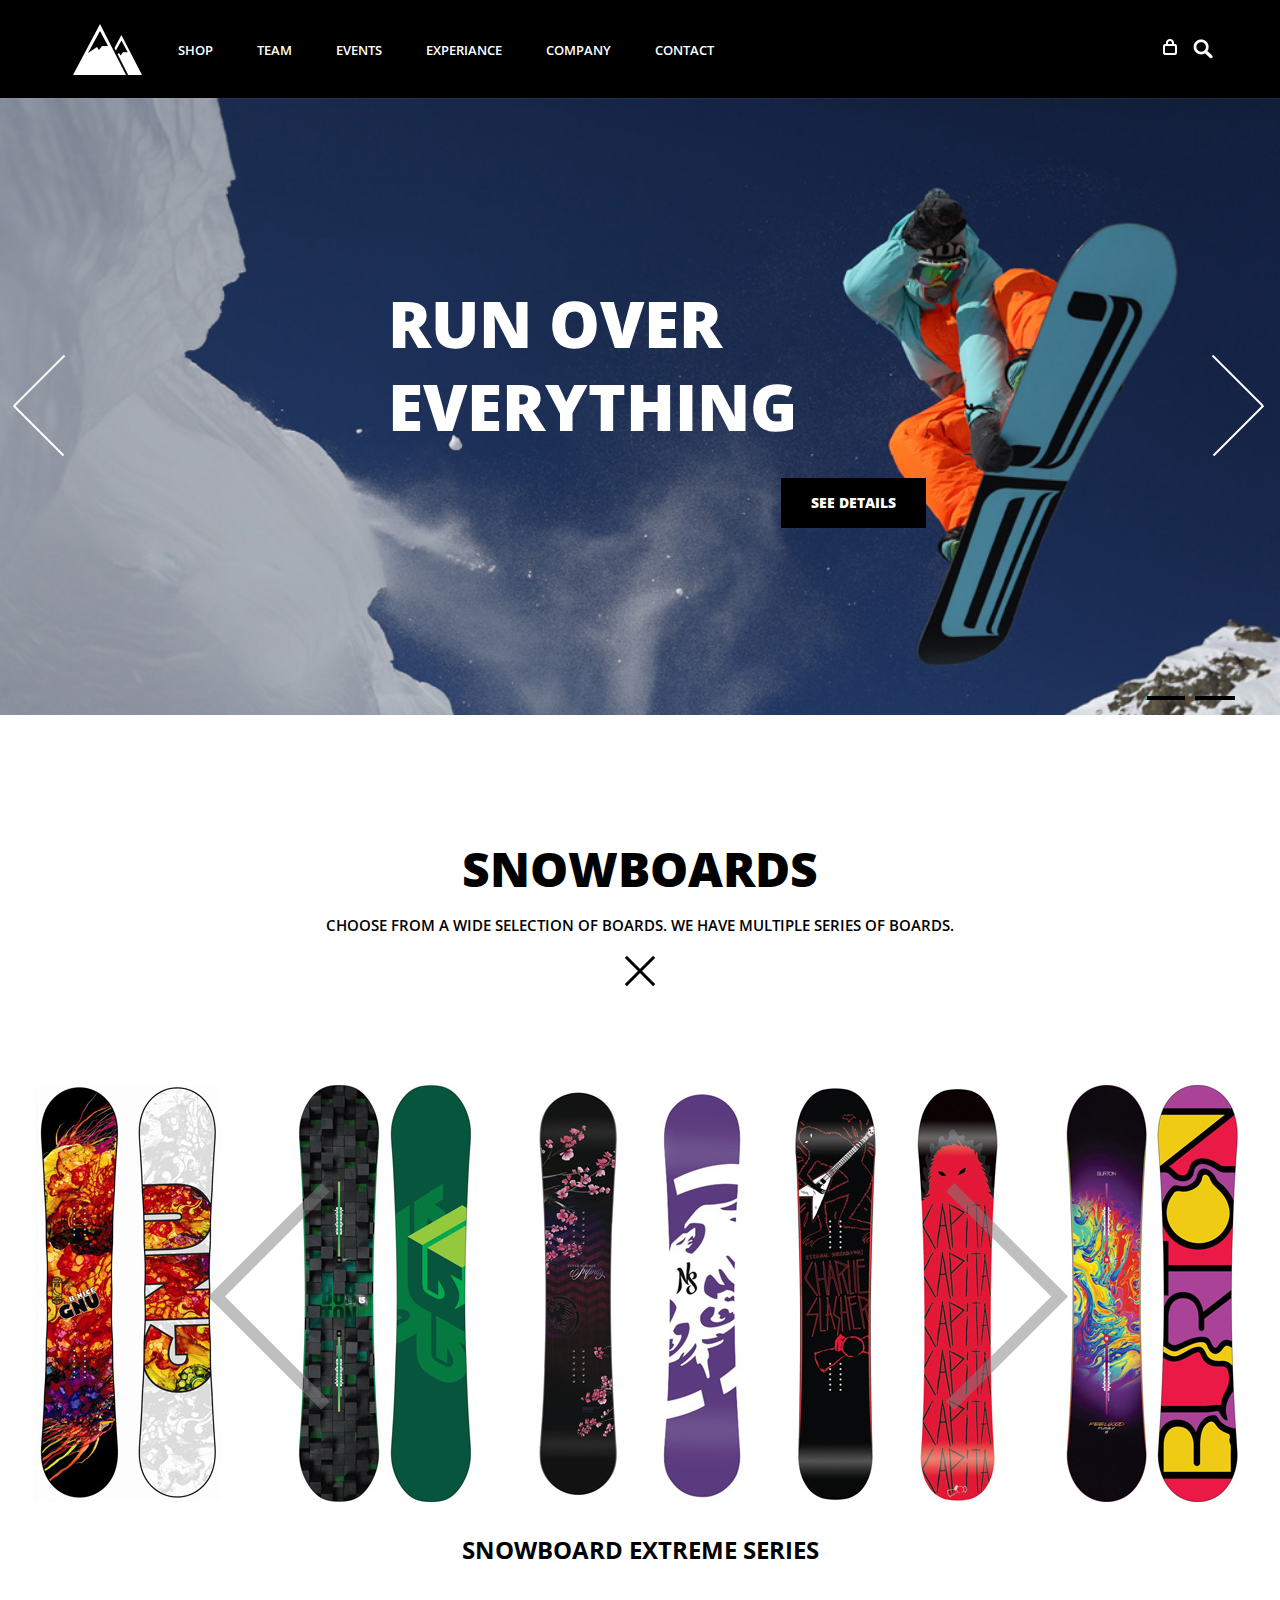
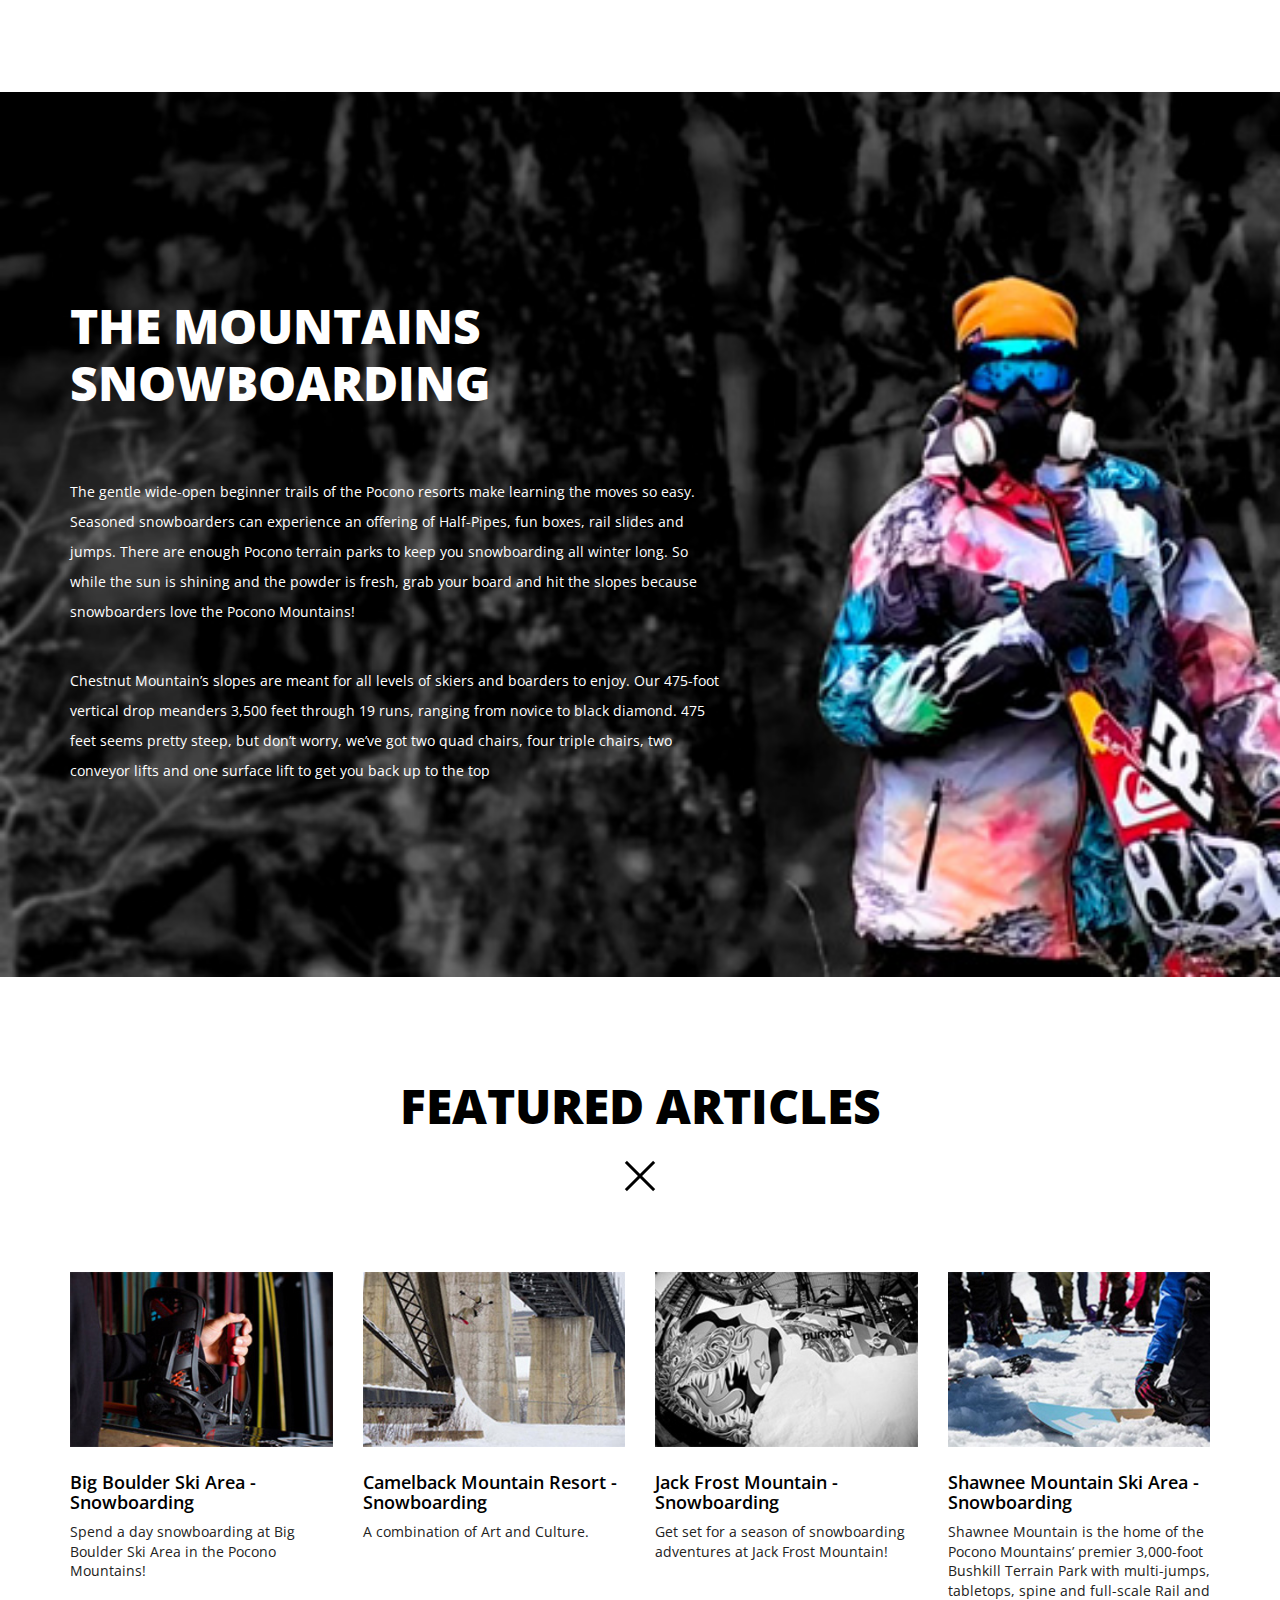
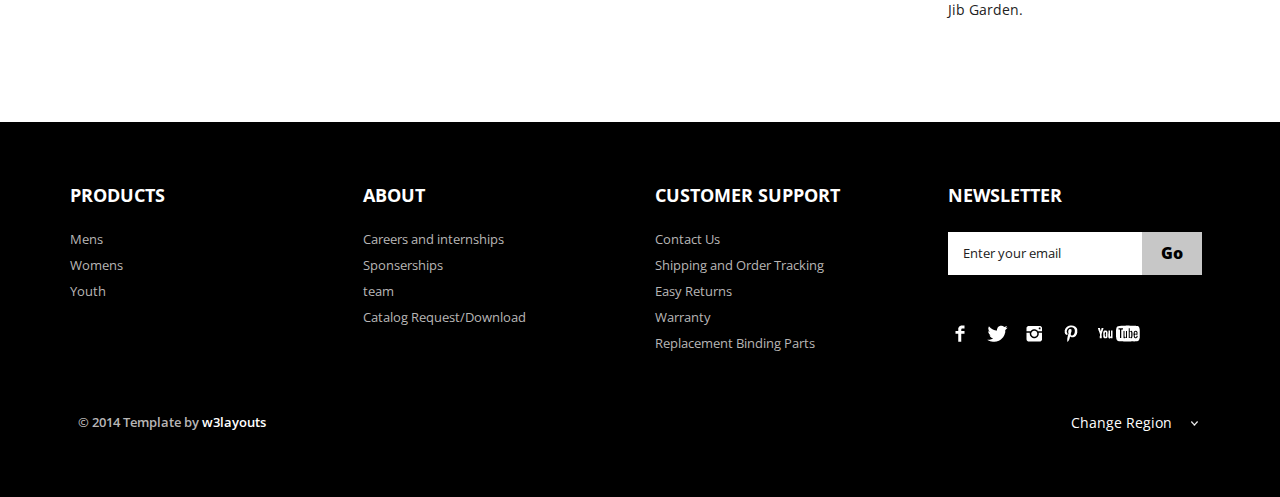
==== index.html @ ef459f7a "First Commit and testing if it works on github from source tree" ====
<!DOCTYPE HTML>
<html>

<head>
  <!-- Title -->
  <title>Home Page</title>

  <!-- Intial settings -->
  <meta name="viewport" content="width=device-width, initial-scale=1, maximum-scale=1">
  <meta http-equiv="Content-Type" content="text/html; charset=utf-8" />

  <!-- Link to bootstrap -->
  <link href="css/bootstrap.css" rel='stylesheet' type='text/css' />

  <!-- Link to custom css -->
  <link href="css/style.css" rel='stylesheet' type='text/css' />

  <!-- Google api fonts -->
  <link href='http://fonts.googleapis.com/css?family=Open+Sans:400,300,600,700,800' rel='stylesheet' type='text/css'>
  <script type="application/x-javascript">
    addEventListener("load", function() {
      setTimeout(hideURLbar, 0);
    }, false);

    function hideURLbar() {
      window.scrollTo(0, 1);
    }
  </script>
  <script src="js/jquery.min.js"></script>
  <!--<script src="js/jquery.easydropdown.js"></script>-->
  <!--start slider -->
  <link rel="stylesheet" href="css/fwslider.css" media="all">
  <script src="js/jquery-ui.min.js"></script>
  <script src="js/fwslider.js"></script>
  <!--end slider -->

  <!-- Mobile Dropw Down -->
  <script type="text/javascript">
    $(document).ready(function() {
      $(".dropdown img.flag").addClass("flagvisibility");

      $(".dropdown dt a").click(function() {
        $(".dropdown dd ul").toggle();
      });

      $(".dropdown dd ul li a").click(function() {
        var text = $(this).html();
        $(".dropdown dt a span").html(text);
        $(".dropdown dd ul").hide();
        $("#result").html("Selected value is: " + getSelectedValue("sample"));
      });

      function getSelectedValue(id) {
        return $("#" + id).find("dt a span.value").html();
      }

      $(document).bind('click', function(e) {
        var $clicked = $(e.target);
        if (!$clicked.parents().hasClass("dropdown"))
          $(".dropdown dd ul").hide();
      });


      $("#flagSwitcher").click(function() {
        $(".dropdown img.flag").toggleClass("flagvisibility");
      });
    });
  </script>
</head>

<body>
  <!-- Head of the website -->
  <div class="header">
    <div class="container">
      <div class="row">
        <div class="col-md-12">
          <div class="header-left">
            <div class="logo">
              <a href="index.html"><img src="images/logo.png" alt=""/></a>
            </div>
            <div class="menu">
              <a class="toggleMenu" href="#"><img src="images/nav.png" alt="" /></a>
              <ul class="nav" id="nav">
                <li><a href="shop.html">Shop</a></li>
                <li><a href="team.html">Team</a></li>
                <li><a href="experiance.html">Events</a></li>
                <li><a href="maintance.html">Experiance</a></li>
                <li><a href="shop.html">Company</a></li>
                <li><a href="contact.html">Contact</a></li>

              </ul>
              <script type="text/javascript" src="js/responsive-nav.js"></script>
            </div>
            <div class="clear"></div>
          </div>
          <div class="header_right">
            <!-- start search-->
            <div class="search-box">
              <div id="sb-search" class="sb-search">
                <form>
                  <input class="sb-search-input" placeholder="Enter your search term..." type="search" name="search" id="search">
                  <input class="sb-search-submit" type="submit" value="">
                  <span class="sb-icon-search"> </span>
                </form>
              </div>
            </div>
            <!--search-scripts---->
            <script src="js/classie.js"></script>
            <script src="js/uisearch.js"></script>
            <script>
              new UISearch(document.getElementById('sb-search'));
            </script>

            <!--//search-scripts---->

            <!-- Shoping cart -->
            <ul class="icon1 sub-icon1 profile_img">
              <li>

                <a class="active-icon c1" href="#"> </a>
                <ul class="sub-icon1 list">

                  <li class="list_img"><img src="images/1.jpg" alt="" /></li>
                  <li class="list_desc">
                    <h4>
                      <a href="#">Jump Board</a>
                    </h4>
                    <span class="actual">1 x RM12.00</span>
                  </li>

                  <li>
                    <div>
                      <div class="check_button" style="padding-right:48px;"><a href="checkout.html">Check out</a></div>
                      <div class="login_button"><a href="login.html">Login</a></div>
                      <div class="clear"></div>
                    </div>
                  </li>

                </ul>
              </li>
            </ul>

            <div class="clear"></div>
          </div>
        </div>
      </div>
    </div>
  </div>

  <!-- Body of the site -->
  <div class="banner">
    <!-- start slider -->
    <div id="fwslider">
      <div class="slider_container">
        <div class="slide">
          <!-- Slide image -->
          <img src="images/slider1.jpg" class="img-responsive" alt="" />
          <!-- /Slide image -->
          <!-- Texts container -->
          <div class="slide_content">
            <div class="slide_content_wrap">
              <!-- Text title -->
              <h1 class="title">Run Over<br>Everything</h1>
              <!-- /Text title -->
              <div class="button"><a href="#">See Details</a></div>
            </div>
          </div>
          <!-- /Texts container -->
        </div>
        <!-- /Duplicate to create more slides -->
        <div class="slide">
          <img src="images/slider2.jpg" class="img-responsive" alt="" />
          <div class="slide_content">
            <div class="slide_content_wrap">
              <h1 class="title">Slide Over<br>Obstacles</h1>
              <div class="button"><a href="#">See Details</a></div>
            </div>
          </div>
        </div>
        <!--/slide -->
      </div>
      <div class="timers"></div>
      <div class="slidePrev"><span></span></div>
      <div class="slideNext"><span></span></div>
    </div>
    <!--/slider -->
  </div>
  <div class="main">
    <div class="content-top">
      <h2>snowboards</h2>
      <p>Choose from a wide selection of boards. We have multiple series of boards.</p>
      <div class="close_but"><i class="close1"> </i></div>
      <ul id="flexiselDemo3">
        <li><img src="images/board1.jpg" alt="board1" /></li>
        <li><img src="images/board2.jpg" alt="board2" /></li>
        <li><img src="images/board3.jpg" alt="board3" /></li>
        <li><img src="images/board4.jpg" alt="board4" /></li>
        <li><img src="images/board5.jpg" alt="board5" /></li>
      </ul>
      <h3>SnowBoard Extreme Series</h3>
      <script type="text/javascript">
        $(window).load(function() {
          $("#flexiselDemo3").flexisel({
            visibleItems: 5,
            animationSpeed: 1000,
            autoPlay: true,
            autoPlaySpeed: 3000,
            pauseOnHover: true,
            enableResponsiveBreakpoints: true,
            responsiveBreakpoints: {
              portrait: {
                changePoint: 480,
                visibleItems: 1
              },
              landscape: {
                changePoint: 640,
                visibleItems: 2
              },
              tablet: {
                changePoint: 768,
                visibleItems: 3
              }
            }
          });

        });
      </script>
      <script type="text/javascript" src="js/jquery.flexisel.js"></script>
    </div>
  </div>
  <div class="content-bottom">
    <div class="container">
      <div class="row content_bottom-text">
        <div class="col-md-7">
          <h3>The Mountains<br>Snowboarding</h3>
          <p class="m_1">
            The gentle wide-open beginner trails of the Pocono resorts make learning the moves so easy. Seasoned snowboarders can experience an offering of Half-Pipes, fun boxes, rail slides and jumps. There are enough Pocono terrain parks to keep you snowboarding
            all winter long. So while the sun is shining and the powder is fresh, grab your board and hit the slopes because snowboarders love the Pocono Mountains!
          </p>
          <p class="m_2">
            Chestnut Mountain’s slopes are meant for all levels of skiers and boarders to enjoy. Our 475-foot vertical drop meanders 3,500 feet through 19 runs, ranging from novice to black diamond. 475 feet seems pretty steep, but don’t worry, we’ve got two quad
            chairs, four triple chairs, two conveyor lifts and one surface lift to get you back up to the top
          </p>
        </div>
      </div>
    </div>
  </div>
  <div class="features">
    <div class="container">
      <h3 class="m_3">Featured Articles</h3>
      <div class="close_but"><i class="close1"> </i></div>
      <div class="row">
        <div class="col-md-3 top_box">
          <div class="view view-ninth"><a href="single.html">
                    <img src="images/pic1.jpg" class="img-responsive" alt=""/>
                    <div class="mask mask-1"> </div>
                    <div class="mask mask-2"> </div>
                      <div class="content">
                        <h2>Click to read more</h2>
                        <p>The mountain boasts eight lifts and 16 trails with tons of terrain park elements for
                           your enjoyment. Lessons and rentals are….</p>
                      </div>
                   </a>
          </div>
          <h4 class="m_4"><a href="#">Big Boulder Ski Area - Snowboarding</a></h4>
          <p class="m_5">Spend a day snowboarding at Big Boulder Ski Area in the Pocono Mountains!</p>
        </div>
        <div class="col-md-3 top_box">
          <div class="view view-ninth"><a href="single.html">
                    <img src="images/pic2.jpg" class="img-responsive" alt=""/>
                    <div class="mask mask-1"> </div>
                    <div class="mask mask-2"> </div>
                      <div class="content">
                        <h2>Click to read more</h2>
                        <p>Camelback Mountain Resort is home to a unique, custom-painted Graffiti Terrain Park.
                          Professional graffiti artists, Mike Baca and…</p>
                      </div>
                    </a> </div>
          <h4 class="m_4"><a href="#">Camelback Mountain Resort - Snowboarding</a></h4>
          <p class="m_5">A combination of Art and Culture.</p>
        </div>
        <div class="col-md-3 top_box">
          <div class="view view-ninth"><a href="single.html">
                    <img src="images/pic3.jpg" class="img-responsive" alt=""/>
                    <div class="mask mask-1"> </div>
                    <div class="mask mask-2"> </div>
                      <div class="content">
                        <h2>Click to read more</h2>
                        <p>Jack Frost maintains 20 trails with two terrain parks.
                          Trails range from beginner to expert with a vertical drop of 600 feet.…</p>
                      </div>
                    </a> </div>
          <h4 class="m_4"><a href="#">Jack Frost Mountain - Snowboarding</a></h4>
          <p class="m_5">Get set for a season of snowboarding adventures at Jack Frost Mountain!</p>
        </div>
        <div class="col-md-3 top_box1">
          <div class="view view-ninth"><a href="single.html">
                    <img src="images/pic4.jpg" class="img-responsive" alt=""/>
                    <div class="mask mask-1"> </div>
                    <div class="mask mask-2"> </div>
                      <div class="content">
                        <h2>Click to read more</h2>
                        <p>Shawnee Mountain is dedicated to providing exciting, diverse and challenging freestyle terrain.
                          The Bushkill Terrain Park has a…</p>
                      </div>
                     </a> </div>
          <h4 class="m_4"><a href="#">Shawnee Mountain Ski Area - Snowboarding</a></h4>
          <p class="m_5">Shawnee Mountain is the home of the Pocono Mountains’ premier 3,000-foot Bushkill Terrain Park with multi-jumps, tabletops, spine and full-scale Rail and Jib Garden.</p>
        </div>
      </div>
    </div>
  </div>

  <!-- Footer of the site -->
  <div class="footer">
    <div class="container">
      <div class="row">
        <div class="col-md-3">
          <ul class="footer_box">
            <li>
              <h4>Products</h4>
            </li>
            <li><a href="#">Mens</a></li>
            <li><a href="#">Womens</a></li>
            <li><a href="#">Youth</a></li>
          </ul>
        </div>
        <div class="col-md-3">
          <ul class="footer_box">
            <li>
              <h4>About</h4>
            </li>
            <li><a href="#">Careers and internships</a></li>
            <li><a href="#">Sponserships</a></li>
            <li><a href="#">team</a></li>
            <li><a href="#">Catalog Request/Download</a></li>
          </ul>
        </div>
        <div class="col-md-3">
          <ul class="footer_box">
            <li>
              <h4>Customer Support</h4>
            </li>

            <li><a href="#">Contact Us</a></li>
            <li><a href="#">Shipping and Order Tracking</a></li>
            <li><a href="#">Easy Returns</a></li>
            <li><a href="#">Warranty</a></li>
            <li><a href="#">Replacement Binding Parts</a></li>
          </ul>
        </div>
        <div class="col-md-3">
          <ul class="footer_box">
            <li>
              <h4>Newsletter</h4>
            </li>
            <li>
              <div class="footer_search">
                <form>
                  <input type="text" value="Enter your email" onfocus="this.value = '';" onblur="if (this.value == '') {this.value = 'Enter your email';}">
                  <input type="submit" value="Go">
                </form>
              </div>
            </li>

            <li>
              <ul class="social">
                <li class="facebook"><a href="#"><span> </span></a></li>
                <li class="twitter"><a href="#"><span> </span></a></li>
                <li class="instagram"><a href="#"><span> </span></a></li>
                <li class="pinterest"><a href="#"><span> </span></a></li>
                <li class="youtube"><a href="#"><span> </span></a></li>
              </ul>
            </li>

          </ul>
        </div>
      </div>
      <div class="row footer_bottom">
        <div class="copy">
          <p>© 2014 Template by <a href="http://w3layouts.com" target="_blank">w3layouts</a></p>
        </div>
        <dl id="sample" class="dropdown">
          <dt><a href="#"><span>Change Region</span></a></dt>
          <dd>
            <ul>
              <li><a href="#">Australia<img class="flag" src="images/as.png" alt="" /><span class="value">AS</span></a></li>
              <li><a href="#">Sri Lanka<img class="flag" src="images/srl.png" alt="" /><span class="value">SL</span></a></li>
              <li><a href="#">Newziland<img class="flag" src="images/nz.png" alt="" /><span class="value">NZ</span></a></li>
              <li><a href="#">Pakistan<img class="flag" src="images/pk.png" alt="" /><span class="value">Pk</span></a></li>
              <li><a href="#">United Kingdom<img class="flag" src="images/uk.png" alt="" /><span class="value">UK</span></a></li>
              <li><a href="#">United States<img class="flag" src="images/us.png" alt="" /><span class="value">US</span></a></li>
            </ul>
          </dd>
        </dl>
      </div>
    </div>
  </div>
</body>

</html>
---- css/style.css ----
/*Contains all of the following css code*/
.clear {
  clear: both;
}

h4, h5, h6, h1, h2, h3 {
  margin-top: 0;
}

ul, ol {
  margin: 0;
}

p {
  margin: 0;
}

html, body {
  font-family: 'Open Sans', sans-serif;
  background: #fff;
  font-size: 100%;
}

body a {
  transition: 0.5s all;
  -webkit-transition: 0.5s all;
  -moz-transition: 0.5s all;
  -o-transition: 0.5s all;
}

.header {
  background: #000;
  padding: 1.5% 0;
}

.header-left {
  float: left;
  width: 59%;
}

.logo {
  float: left;
  margin-right: 2%;
}

.menu {
  float: left;
  margin: 17px 0 0;
}

.menu li {
  display: inline-block;
}

.menu li:first-child {
  margin-left: 0;
}

.menu li a {
  display: block;
  font-size: 0.8125em;
  text-transform: uppercase;
  padding: 5px 20px;
  color: #FFF;
  -webkit-transition: all 0.3s ease;
  -moz-transition: all 0.3s ease;
  -o-transition: all 0.3s ease;
  transition: all 0.3s ease;
  font-weight: 600;
}

.menu li a:hover, .menu li.active a {
  background: #fff;
  color: #000;
}

#nav .current a {
  color: red;
}

.toggleMenu {
  display: none;
  padding: 4px 5px 0px 5px;
}

.nav:before, .nav:after {
  content: " ";
  display: table;
}

.nav:after {
  clear: both;
}

.nav ul {
  list-style: none;
}

@media screen and (max-width:800px) {
  .active {
    display: block;
  }
  .menu li a {
    text-align: left;
    border-radius: 0;
    -webkit-border-radius: 0;
    -moz-border-radius: 0;
    -o-border-radius: 0;
  }
  .nav {
    list-style: none;
    width: 95%;
    position: absolute;
    right: 20px;
    background: #222;
    top: 72px;
    z-index: 111;
  }
  .nav:after {
    content: '';
    position: absolute;
    right: 18px;
    top: -9px;
    border-left: 10px solid rgba(0, 0, 0, 0);
    border-right: 10px solid rgba(0, 0, 0, 0);
    border-bottom: 10px solid #333;
  }
  .menu li a span.messages {
    text-align: center;
    top: 15px;
  }
  .nav li ul {
    width: 100%;
  }
  .menu ul {
    margin: 0;
  }
  .nav>li.hover>ul {
    width: 100%;
  }
  .nav>li {
    float: none;
    display: block;
  }
  .nav ul {
    display: block;
    width: 100%;
  }
  .nav>li.hover>ul, .nav li li.hover ul {
    position: static;
  }
  .nav li a {
    border-top: 1px solid #333;
  }
  .nav li:first-child a {
    border-top: none;
  }
}

.header_right {
  float: right;
  width: 6%;
  margin-top: 16px;
}

.sb-search {
  position: absolute;
  top: 7px;
  right: 0px;
  width: 0%;
  min-width: 45px;
  height: 45px;
  float: right;
  overflow: hidden;
  -webkit-transition: width 0.3s;
  -moz-transition: width 0.3s;
  transition: width 0.3s;
  -webkit-backface-visibility: hidden;
}

.sb-search-input {
  position: absolute;
  top: 0;
  left: 0px;
  border: none;
  outline: none;
  background: #333;
  width: 100%;
  height: 45px;
  margin: 0;
  z-index: 10;
  padding: 5px 20px;
  font-family: 'Open Sans', sans-serif;
  font-size: 13px;
  color: #ffffff;
}

.sb-search-input::-webkit-input-placeholder {
  color: #ffffff;
}

.sb-search-input:-moz-placeholder {
  color: #ffffff;
}

.sb-search-input::-moz-placeholder {
  color: #efb480;
}

.sb-search-input:-ms-input-placeholder {
  color: #ffffff;
}

.sb-icon-search, .sb-search-submit {
  width: 45px;
  height: 45px;
  display: block;
  position: absolute;
  right: 0;
  top: 0;
  padding: 0;
  margin: 0;
  line-height: 45px;
  text-align: center;
  cursor: pointer;
}

.sb-search-submit {
  background: #333 url('../images/img-sprite.png') no-repeat 0px 1px;
  -ms-filter: "progid:DXImageTransform.Microsoft.Alpha(Opacity=0)";
  /* IE 8 */
  filter: alpha(opacity=0);
  /* IE 5-7 */
  color: transparent;
  border: none;
  outline: none;
  z-index: -1;
  -webkit-appearance: none;
}

.sb-icon-search {
  color: #FFF;
  background: #000 url('../images/img-sprite.png') no-repeat 0px 1px;
  z-index: 90;
}


/* Open state */

.sb-search.sb-search-open, .no-js .sb-search {
  width: 40%;
}

.sb-search.sb-search-open .sb-icon-search, .no-js .sb-search .sb-icon-search {
  background: #c0c0c0 url('../images/img-sprite.png') no-repeat 0px 1px;
  color: #fff;
  z-index: 11;
}

.sb-search.sb-search-open .sb-search-submit, .no-js .sb-search .sb-search-submit {
  z-index: 90;
}


/* start icon styles */

.icon1:before, .icon1:after {
  content: "";
  display: table;
}

.icon1:after {
  clear: both;
}

ul.icon1 {
  float: left;
  list-style: none;
  padding: 0;
  margin-left: 25%;
}

.icon1 li {
  float: left;
  position: relative;
}

.icon1 li:last-child {
  border-right: none;
}

.icon1 li:hover>a {
  color: #fafafa;
}

html .icon1 li a:hover {
  /* IE6 only */
  color: #fafafa;
}

.icon1 ul {
  width: 300px;
  margin: 20px 0 0 0;
  _margin: 0;
  opacity: 0;
  visibility: hidden;
  position: absolute;
  top: 67px;
  z-index: 1;
  right: -140px;
  background: #ffffff;
  -webkit-transition: all .2s ease-in-out;
  -moz-transition: all .2s ease-in-out;
  -ms-transition: all .2s ease-in-out;
  -o-transition: all .2s ease-in-out;
  transition: all .2s ease-in-out;
  box-shadow: 0 0 10px #AAA;
  -webkit-box-shadow: 0 0 10px #AAA;
  -moz-box-shadow: 0 0 10px #AAA;
  -o-box-shadow: 0 0 10px #AAA;
}

.icon1 li:hover>ul {
  opacity: 1;
  visibility: visible;
  margin: 0;
  z-index: 9999;
}

.icon1 ul ul {
  top: 6px;
  left: 158px;
  margin: 0 0 0 20px;
}

.icon1 ul li {
  /*--float: none;--*/
  display: block;
  border: 0;
}

.icon1 ul li:first-child {
  border-top: none;
}

.icon1 ul li:first-child a {
  border-top-left-radius: 5px;
  -webkit-border-top-left-radius: 5px;
  -moz-border-top-left-radius: 5px;
  -o-border-top-left-radius: 5px;
}

.icon1 ul li:last-child {
  -moz-box-shadow: none;
  -webkit-box-shadow: none;
  box-shadow: none;
}

.icon1 ul a {
  _height: 10px;
  /*IE6 only*/
  white-space: nowrap;
  float: none;
  text-transform: none;
}

.active-icon {
  display: block;
}

.icon1 ul li:first-child>a:after {
  content: '';
  position: absolute;
  left: 45%;
  top: -30px;
  border-left: 10px solid transparent;
  border-right: 10px solid transparent;
  border-bottom: 10px solid #f0f0f0;
}

.icon1 ul ul li:first-child a:after {
  left: -100px;
  top: 0%;
  margin-top: -6px;
  border-left: 0;
  border-bottom: 20px solid transparent;
  border-top: 20px solid transparent;
  border-right: 20px solid #323757;
}


/* Mobile */

.icon1-trigger {
  display: none;
}

.sub-icon1 img {
  border: none;
  display: inline-block;
  vertical-align: middle;
}

li.list_img {
  float: left;
  width: 26%;
}

.login_buttons {
  margin-top: 23%;
}

li.list_desc {
  float: left;
  width: 50%;
}

li.list_desc h4 a {
  color: #000;
  font-size: 0.85em;
  text-decoration: none;
  font-weight: 600;
}

li.list_desc h4 a:hover {
  color: red;
}

.c1 {
  background: url(../images/img-sprite.png) no-repeat -66px -8px;
  width: 22px;
  height: 24px;
  display: inline-block;
  vertical-align: middle;
}

.icon1 .profile_img {
  margin-top: 3px;
}

.sub-icon1 ul li h3 {
  text-align: center;
  font-size: 18px;
  color: #555;
  text-transform: uppercase;
  margin-bottom: 4%;
}

.sub-icon1 ul li p {
  text-align: center;
  font-size: 0.8125em;
  color: #555;
  line-height: 1.5em;
  margin: 2% 0;
}

.sub-icon1.list {
  padding: 20px;
}

.sub-icon1 ul li p a {
  color: #00405d;
}

.sub-icon1 ul li p a:hover {
  color: #555555;
  text-decoration: underline;
}

.product_control_buttons {
  float: right;
}

.product_control_buttons a:hover {
  opacity: 0.5;
}

.button {
  text-align: center;
}

.button a {
  color: #fff;
  font-size: 0.85em;
  text-transform: uppercase;
  font-weight: 800;
  text-decoration: none;
  margin-left: 45%;
  border: none;
  cursor: pointer;
  padding: 15px 30px;
  display: inline-block;
  outline: none;
  -webkit-transition: all 0.3s;
  -moz-transition: all 0.3s;
  transition: all 0.3s;
  background: #000;
}

.button a:hover {
  background: #222;
}

.login_button {
  float: right;
}

.login_button a {
  color: #fff;
  font-size: 0.85em;
  text-transform: uppercase;
  font-weight: 600;
  text-decoration: none;
  border: none;
  cursor: pointer;
  padding: 8px 15px;
  display: inline-block;
  outline: none;
  -webkit-transition: all 0.3s;
  -moz-transition: all 0.3s;
  transition: all 0.3s;
  background: #000;
  margin: 10px 0 0;
}

.login_button a:hover {
  background: #555;
}

.check_button {
  float: left;
}

.check_button a {
  color: #fff;
  font-size: 0.85em;
  text-transform: uppercase;
  font-weight: 600;
  text-decoration: none;
  border: none;
  cursor: pointer;
  padding: 8px 15px;
  display: inline-block;
  outline: none;
  -webkit-transition: all 0.3s;
  -moz-transition: all 0.3s;
  transition: all 0.3s;
  background: #000;
  margin: 10px 0 0;
}

.check_button a:hover {
  background: #555;
}


/*--main--*/

.content-top {
  padding: 10% 0;
}

.content-top h2 {
  color: #000;
  font-size: 3em;
  font-weight: 800;
  text-align: center;
  text-transform: uppercase;
  margin-bottom: 1.5%;
}

.content-top p {
  color: #000;
  font-size: 0.95em;
  text-transform: uppercase;
  text-align: center;
  font-weight: 600;
  margin-bottom: 1%;
}

.content-top h3 {
  color: #000;
  font-size: 1.5em;
  text-transform: uppercase;
  font-weight: 700;
  text-align: center;
  margin: 2% 0 0 0;
}

#flexiselDemo1, #flexiselDemo2, #flexiselDemo3 {
  display: none;
}

.nbs-flexisel-container {
  position: relative;
  max-width: 100%;
}

.nbs-flexisel-ul {
  position: relative;
  width: 9999px;
  margin: 0px;
  padding: 0px;
  list-style-type: none;
  text-align: center;
}

.nbs-flexisel-inner {
  overflow: hidden;
  margin: 0 auto;
}

.nbs-flexisel-item {
  float: left;
  margin: 0px;
  padding: 0px;
  cursor: pointer;
  position: relative;
  line-height: 0px;
}

.nbs-flexisel-item>img {
  width: 100%;
  cursor: pointer;
  position: relative;
  margin-top: 10px;
  margin-bottom: 10px;
  max-width: 210px;
  max-height: 417px;
}


/*** Navigation ***/

.nbs-flexisel-nav-left, .nbs-flexisel-nav-right {
  width: 140px;
  height: 245px;
  position: absolute;
  cursor: pointer;
  z-index: 100;
}

.nbs-flexisel-nav-left {
  left: 205px;
  background: url(../images/img-sprite.png) no-repeat -110px 1px;
}

.nbs-flexisel-nav-right {
  right: 205px;
  background: url(../images/img-sprite.png) no-repeat -254px 1px;
}

.content-bottom {
  width: 100%;
  background: url(../images/bg_image.jpg)no-repeat center top;
  -webkit-background-size: cover;
  -moz-background-size: cover;
  -o-background-size: cover;
  background-size: cover;
  background-position: center;
  background-size: 100% 100%;
  height: 100%;
  padding: 15% 0;
}

.content_bottom-text h3 {
  color: #FFF;
  font-size: 3em;
  font-weight: 800;
  text-transform: uppercase;
  line-height: 1.2em;
  margin: 2% 0 10%;
}

p.m_1 {
  color: #FFF;
  font-size: 0.85em;
  line-height: 2.2em;
  margin-bottom: 6%;
}

p.m_2 {
  color: #FFF;
  font-size: 0.85em;
  line-height: 2.2em;
}

.features {
  padding: 8% 0;
}

h3.m_3 {
  color: #000;
  font-size: 3em;
  font-weight: 800;
  text-align: center;
  text-transform: uppercase;
  margin-bottom: 2%;
}

.close_but {
  text-align: center;
  margin-bottom: 6%;
}

i.close1 {
  width: 46px;
  height: 42px;
  background: url(../images/img-sprite.png)-196px -269px;
  display: inline-block;
}

.view {
  overflow: hidden;
  position: relative;
  text-align: center;
  cursor: default;
}

.view .mask, .view .content {
  width: 263px;
  height: 200px;
  position: absolute;
  overflow: hidden;
  top: 0;
  left: 0;
}

.view img {
  display: block;
  position: relative;
}

.view h2 {
  text-transform: uppercase;
  color: #fff;
  text-align: center;
  position: relative;
  font-size: 17px;
  padding: 10px;
  background: rgba(0, 0, 0, 0.8);
  margin: 20px 0 0 0;
}

.view p {
  font-style: italic;
  font-size: 12px;
  position: relative;
  color: #fff;
  padding: 10px;
  text-align: center;
}

.view a.info {
  display: inline-block;
  text-decoration: none;
  padding: 7px 14px;
  background: #000;
  color: #fff;
  text-transform: uppercase;
  -webkit-box-shadow: 0 0 1px #000;
  -moz-box-shadow: 0 0 1px #000;
  box-shadow: 0 0 1px #000;
}

.view a.info {
  -webkit-box-shadow: 0 0 5px #000;
  -moz-box-shadow: 0 0 5px #000;
  box-shadow: 0 0 5px #000;
}


/* NINTH EXAMPLE*/

.view-ninth .mask-1, .view-ninth .mask-2 {
  background-color: rgba(0, 0, 0, 0.5);
  height: 361px;
  width: 361px;
  background: rgba(119, 0, 36, 0.5);
  -ms-filter: "progid:DXImageTransform.Microsoft.Alpha(Opacity=100)";
  filter: alpha(opacity=100);
  opacity: 1;
  -webkit-transition: all 0.3s ease-in-out 0.6s;
  -moz-transition: all 0.3s ease-in-out 0.6s;
  -o-transition: all 0.3s ease-in-out 0.6s;
  transition: all 0.3s ease-in-out 0.6s;
}

.view-ninth .mask-1 {
  left: auto;
  right: 0;
  -webkit-transform: rotate(56.5deg) translateX(-180px);
  -moz-transform: rotate(56.5deg) translateX(-180px);
  -o-transform: rotate(56.5deg) translateX(-180px);
  -ms-transform: rotate(56.5deg) translateX(-180px);
  transform: rotate(56.5deg) translateX(-180px);
  -webkit-transform-origin: 100% 0%;
  -moz-transform-origin: 100% 0%;
  -o-transform-origin: 100% 0%;
  -ms-transform-origin: 100% 0%;
  transform-origin: 100% 0%;
}

.view-ninth .mask-2 {
  top: auto;
  bottom: 0;
  -webkit-transform: rotate(56.5deg) translateX(180px);
  -moz-transform: rotate(56.5deg) translateX(180px);
  -o-transform: rotate(56.5deg) translateX(180px);
  -ms-transform: rotate(56.5deg) translateX(180px);
  transform: rotate(56.5deg) translateX(180px);
  -webkit-transform-origin: 0% 100%;
  -moz-transform-origin: 0% 100%;
  -o-transform-origin: 0% 100%;
  -ms-transform-origin: 0% 100%;
  transform-origin: 0% 100%;
}

.view-ninth .content {
  background: rgba(0, 0, 0, 0.9);
  height: 0;
  -ms-filter: "progid:DXImageTransform.Microsoft.Alpha(Opacity=50)";
  filter: alpha(opacity=50);
  opacity: 0.5;
  width: 263px;
  overflow: hidden;
  -webkit-transform: rotate(-33.5deg) translate(-112px, 166px);
  -moz-transform: rotate(-33.5deg) translate(-112px, 166px);
  -o-transform: rotate(-33.5deg) translate(-112px, 166px);
  -ms-transform: rotate(-33.5deg) translate(-112px, 166px);
  transform: rotate(-33.5deg) translate(-112px, 166px);
  -webkit-transform-origin: 0% 100%;
  -moz-transform-origin: 0% 100%;
  -o-transform-origin: 0% 100%;
  -ms-transform-origin: 0% 100%;
  transform-origin: 0% 100%;
  -webkit-transition: all 0.4s ease-in-out 0.3s;
  -moz-transition: all 0.4s ease-in-out 0.3s;
  -o-transition: all 0.4s ease-in-out 0.3s;
  transition: all 0.4s ease-in-out 0.3s;
}

.view-ninth h2 {
  background: transparent;
  margin-top: 5px;
  border-bottom: 1px solid rgba(255, 255, 255, 0.2);
}

.view-ninth a.info {
  display: none;
}

.view-ninth:hover .content {
  height: 120px;
  width: 263px;
  -ms-filter: "progid:DXImageTransform.Microsoft.Alpha(Opacity=90)";
  filter: alpha(opacity=90);
  opacity: 0.9;
  top: 22px;
  -webkit-transform: rotate(0deg) translate(0, 0);
  -moz-transform: rotate(0deg) translate(0, 0);
  -o-transform: rotate(0deg) translate(0, 0);
  -ms-transform: rotate(0deg) translate(0, 0);
  transform: rotate(0deg) translate(0, 0);
}

.view-ninth:hover .mask-1, .view-ninth:hover .mask-2 {
  -webkit-transition-delay: 0s;
  -moz-transition-delay: 0s;
  -o-transition-delay: 0s;
  transition-delay: 0s;
}

.view-ninth:hover .mask-1 {
  -webkit-transform: rotate(56.5deg) translateX(1px);
  -moz-transform: rotate(56.5deg) translateX(1px);
  -o-transform: rotate(56.5deg) translateX(1px);
  -ms-transform: rotate(56.5deg) translateX(1px);
  transform: rotate(56.5deg) translateX(1px);
}

.view-ninth:hover .mask-2 {
  -webkit-transform: rotate(56.5deg) translateX(-1px);
  -moz-transform: rotate(56.5deg) translateX(-1px);
  -o-transform: rotate(56.5deg) translateX(-1px);
  -ms-transform: rotate(56.5deg) translateX(-1px);
  transform: rotate(56.5deg) translateX(-1px);
}

h4.m_4 {
  margin-top: 10%;
}

h4.m_4 a {
  color: #000;
  font-size: 1em;
  text-decoration: none;
  font-weight: 600;
}

h4.m_4 a:hover {
  color: #444;
}

p.m_5 {
  color: #222;
  font-size: 0.85em;
}


/*--footer--*/

.footer {
  background: #000;
  padding: 5% 0;
}

ul.footer_box {
  list-style: none;
  padding: 0;
}

ul.footer_box h4 {
  color: #fff;
  font-size: 1.1em;
  text-transform: uppercase;
  font-weight: 700;
  margin-bottom: 8%;
}

ul.footer_box li a {
  color: #B8B6B6;
  font-size: 0.8125em;
  text-decoration: none;
  line-height: 2em;
}

ul.footer_box li a:hover {
  color: #fff;
}

.footer_search {
  margin-top: 10%;
  width: 100%;
  position: relative;
}

.footer_search input[type="text"] {
  outline: none;
  padding: 12px 15px;
  outline: none;
  color: #202020;
  background: #FFF;
  border: none;
  width: 74%;
  line-height: 1.5em;
  font-size: 0.8125em;
}

.footer_search input[type="submit"] {
  background: #C7C7C7;
  padding: 9px 19px;
  border: none;
  cursor: pointer;
  position: absolute;
  line-height: 1.6em;
  font-size: 1em;
  color: #000;
  font-weight: 800;
  outline: none;
  -webkit-transition: all 0.3s;
  -moz-transition: all 0.3s;
  transition: all 0.3s;
}

.footer_search input[type="submit"]:hover {
  background: #222;
  color: #fff;
}

ul.social {
  list-style: none;
  padding: 0;
  margin-top: 17%;
}

ul.social li:first-child, ol li:first-child {
  margin-top: 0px;
  margin-left: 0;
}

ul.social li {
  display: inline-block;
  margin-right: 8px;
}

ul.social li a span:hover {
  opacity: 0.5;
}

li.facebook a span {
  height: 25px;
  width: 25px;
  display: block;
  background: url(../images/img-sprite.png)no-repeat -256px -276px;
}

li.twitter a span {
  height: 25px;
  width: 25px;
  display: block;
  background: url(../images/img-sprite.png)no-repeat -298px -276px;
}

li.instagram a span {
  height: 25px;
  width: 25px;
  display: block;
  background: url(../images/img-sprite.png)no-repeat -346px -276px;
}

li.pinterest a span {
  height: 25px;
  width: 25px;
  display: block;
  background: url(../images/img-sprite.png)no-repeat -391px -276px;
}

li.youtube a span {
  height: 25px;
  width: 47px;
  display: block;
  background: url(../images/img-sprite.png)no-repeat -437px -276px;
}

.dropdown dd, .dropdown dt, .dropdown ul {
  margin: 0px;
  padding: 0px;
}

.dropdown dd {
  position: relative;
}

.dropdown a, .dropdown a:visited {
  color: #fff;
  text-decoration: none;
  outline: none;
}

.dropdown a:hover {
  color: #fff;
}

.dropdown dt a:hover {
  color: #fff;
}

.dropdown dt a {
  background: url(../images/arrow.png) no-repeat scroll right center;
  display: block;
  padding-right: 20px;
}

.dropdown dt a span {
  cursor: pointer;
  cursor: pointer;
  display: block;
  padding: 0px 10px;
  font-size: 0.85em;
  color: #FFF;
  font-weight: 400;
}

.dropdown dd ul {
  background: #222 none repeat scroll 0 0;
  color: #fff;
  display: none;
  left: 0px;
  padding: 5px 0px;
  position: absolute;
  top: 13px;
  width: auto;
  min-width: 200px;
  list-style: none;
}

.dropdown span.value {
  display: none;
}

.dropdown dd ul li a {
  padding: 5px;
  display: block;
  font-size: 13px;
}

.dropdown dd ul li a:hover {
  background-color: #444;
}

.dropdown img.flag {
  border: none;
  vertical-align: middle;
  margin-left: 10px;
}

.flagvisibility {
  float: right;
}


/*--dropdown--*/

.dropdown {
  display: block;
  display: inline-block;
  float: right;
  position: relative;
  z-index: 9999;
  margin: 0;
}


/* ===[ For demonstration ]=== */


/* ===[ End demonstration ]=== */

.dropdown .dropdown_button {
  cursor: pointer;
  width: auto;
  display: inline-block;
  padding: 4px 12px;
  -webkit-border-radius: 2px;
  -moz-border-radius: 2px;
  border-radius: 2px;
  font-weight: bold;
  color: #fff;
  line-height: 29px;
  text-decoration: none !important;
  background: #595959;
  font-size: 11px;
}

.dropdown input[type="checkbox"]+.dropdown_button .arrow {
  display: inline-block;
  width: 0px;
  height: 0px;
  border-top: 5px solid #fff;
  border-right: 5px solid transparent;
  border-left: 5px solid transparent;
}

.dropdown input[type="checkbox"]:checked+.dropdown_button .arrow {
  border-color: white transparent transparent transparent
}

.dropdown .dropdown_content {
  position: absolute;
  border: 1px solid #777;
  padding: 0px;
  background: #595959;
  margin: 0;
  display: none;
}

.dropdown .dropdown_content li {
  list-style: none;
  margin-left: 0px;
  line-height: 16px;
  border-top: 1px solid #5F5D5D;
  border-bottom: 1px solid #555353;
  margin-top: 2px;
  margin-bottom: 2px;
}

.dropdown .dropdown_content li:hover {
  border-top-color: #555;
  border-bottom-color: #555;
  background: #444;
}

.dropdown .dropdown_content li a {
  display: block;
  padding: 2px 7px;
  padding-right: 15px;
  color: #fff;
  font-size: 13px;
  text-decoration: none !important;
  white-space: nowrap;
}

.dropdown .dropdown_content li:hover a {
  color: white;
  text-decoration: none !important;
}

.dropdown input[type="checkbox"]:checked~.dropdown_content {
  display: block
}

.dropdown input[type="checkbox"] {
  display: none
}

.copy {
  float: left;
}

.copy p {
  font-size: 0.8125em;
  font-weight: 600;
  color: #B8B6B6;
}

.copy p a {
  color: #fff;
}

.footer_bottom {
  padding: 0 2%;
  margin-top: 5%;
}


/*--shop--*/

.shop_top {
  padding: 5% 0;
}

.new-box {
  right: 10px;
}

.new-box, .sale-box {
  position: absolute;
  top: 16px;
  overflow: hidden;
  height: 38px;
  min-width: 70px;
  text-align: left;
  z-index: 0;
  display: inline-block;
  -webkit-transform: rotate(-90deg);
  -ms-transform: rotate(-90deg);
  transform: rotate(-90deg);
}

.new-label {
  font-size: 0.85em;
  color: #FFF;
  background: #FFAF02;
  text-transform: uppercase;
  padding: 9px;
  text-align: center;
  display: block;
  min-width: 70px;
  position: absolute;
  left: 0px;
  top: 0px;
  z-index: 1;
}

.sale-box {
  left: 10px;
}

.sale-label {
  font-size: 0.85em;
  color: #FFF;
  background: #E92546;
  text-transform: uppercase;
  padding: 9px;
  text-align: center;
  display: block;
  min-width: 70px;
  position: absolute;
  left: 0px;
  top: 0px;
}

.shop_box {
  position: relative;
}

.shop_desc {
  border: 1px solid #E0E0E0;
  padding: 5%;
}

.shop_desc h3 {
  margin-bottom: 5px;
}

.shop_desc h3 a {
  color: #333;
  font-size: 16px;
  font-weight: 600;
  text-decoration: none;
}

.shop_desc h3 a:hover {
  color: #666;
}

.shop_desc p {
  color: #555;
  font-size: 0.8125em;
  line-height: 1.8em;
  margin-bottom: 10px;
}

span.reducedfrom {
  text-decoration: line-through;
  margin-right: 8%;
  color: #888;
}

span.actual {
  color: #7DB122;
  font-size: 1em;
  color: #000
}

ul.buttons {
  list-style: none;
  padding: 0;
  margin-top: 10px;
}

.cart {
  float: left;
}

.shop_btn {
  float: right;
}

.shop_btn a, .cart a {
  color: #000;
  font-size: 0.8125em;
  text-transform: uppercase;
  font-weight: 600;
  text-decoration: none;
}

.shop_btn a:hover {
  color: #E92546;
}

.cart a:hover {
  color: #FFAF02;
}

.shop_box-top {
  margin-bottom: 5%;
}

h3.m_2 {
  color: #555;
  margin-bottom: 20px;
  font-size: 1.5em;
  line-height: 1.2;
  font-weight: normal;
  letter-spacing: -1px;
  padding: 0 1%;
  text-transform: uppercase;
}

h4.m_5 {
  margin-top: 7%;
}

h4.m_5 a {
  color: #555;
  font-size: 0.95em;
  text-transform: uppercase;
  letter-spacing: -1px;
  text-decoration: none;
}

h4.m_5 a:hover {
  color: #000;
}

p.m_6 {
  font-size: 0.85em;
  color: #555;
  line-height: 1.5em;
}

.cart_buttons {
    color: #000;
    font-size: 0.8125em;
    text-transform: uppercase;
    font-weight: 600;
    text-decoration: none;
}

.header_shop {
  color: #333;
  font-size: 16px;
  font-weight: 600;
  text-decoration: none;
}

.team_box {
  margin-bottom: 5%;
}

ul.team_list {
  padding: 0;
  list-style: none;
}

ul.team_list h4 {
  color: #555;
  margin-bottom: 20px;
  font-size: 1.5em;
  line-height: 1.2;
  font-weight: normal;
  margin-top: 0px;
  letter-spacing: -1px;
  text-transform: uppercase;
}

ul.team_list li {
  list-style-image: url(../images/marker.png);
  margin: 0 0px 20px 15px;
}

ul.team_list li a {
  font-size: 0.85em;
  color: #222;
  text-transform: uppercase;
  text-decoration: none;
}

ul.team_list li a:hover {
  color: #444;
}

ul.team_list li p {
  color: #888;
  font-size: 0.85em;
  line-height: 1.5em;
}

p.m_7 {
  color: #888;
  font-size: 0.85em;
  line-height: 1.5em;
  margin-bottom: 2%;
}

.img_section {
  position: relative;
}

.img_section_txt {
  position: absolute;
  width: 100%;
  left: 0;
  bottom: 0;
  background: rgba(5, 5, 5, 0.43);
  -webkit-box-sizing: border-box;
  -moz-box-sizing: border-box;
  box-sizing: border-box;
  padding: 14px 10px 14px 21px;
  color: #FFF;
  -webkit-transition: all 0.6s ease;
  -moz-transition: all 0.6s ease;
  -o-transition: all 0.6s ease;
  transition: all 0.6s ease;
}

.magnifier2:hover .img_section_txt {
  background: rgba(255, 0, 0, 0.36);
}

.ex_box {
  margin-bottom: 5%;
}

p.m_8 {
  color: #333;
  font-size: 0.85em;
  line-height: 1.8em;
  margin-bottom: 5%;
}

.address p {
  font-size: 0.85em;
  line-height: 2em;
}

.address p span:hover {
  text-decoration: none;
}

.address p span {
  text-decoration: underline;
  color: #555;
  cursor: pointer;
}

.contact {
  margin-top: 5%;
}

.to {
  float: left;
  width: 50%;
}

.to input[type="text"] {
  padding: 10px;
  width: 95%;
  font-size: 0.85em;
  font-family: 'Open Sans', sans-serif;
  margin: 10px 0;
  border: none;
  color: #888;
  background: #F8F8F8;
  float: left;
  outline: none;
  border: 1px solid #DFE0E2;
}

.to input[type="text"]:hover, .text input[type="text"], .text textarea:hover {
  border-color: #E25050;
}

.text {
  width: 50%;
  float: left;
}

.text input[type="text"], .text textarea {
  width: 100%;
  font-size: 0.85em;
  margin: 10px 0;
  border: none;
  color: #888;
  font-family: 'Open Sans', sans-serif;
  outline: none;
  background: #F8F8F8;
  height: 100px;
  padding: 10px;
  resize: none;
  border: 1px solid #DFE0E2;
}

.form-submit {
  float: right;
}

.form-submit input[type="submit"] {
  color: #FFF;
  font-family: 'Open Sans', sans-serif;
  font-size: 0.95em;
  font-weight: normal;
  padding: 15px 40px;
  text-transform: uppercase;
  background: #E25050;
  display: inline-block;
  -webkit-transition: all 0.3s ease-out;
  -moz-transition: all 0.3s ease-out;
  -ms-transition: all 0.3s ease-out;
  -o-transition: all 0.3s ease-out;
  transition: all 0.3s ease-out;
  font-weight: 100;
  border: none;
  cursor: pointer;
  outline: none;
}

.form-submit input[type="submit"]:hover {
  background: #333;
}


/*--single--*/

.single_image {
  width: 36.5%;
  float: left;
  margin-right: 2.6%;
}

.single_right {
  width: 60.5%;
  float: left;
}

.single_right h3 {
  color: #222;
  font-size: 1.1em;
  text-transform: uppercase;
  margin-bottom: 10px;
  font-weight: 700;
}

.btn1-default1 {
  outline: none;
  border: 1px solid #CACACA;
  background: #FFF;
  padding: 5px 10px;
  font-size: 0.85em;
}

.btn1-twitter:hover {
  color: #FFF;
  background-color: #00AAF0;
}

i.icon-twitter {
  height: 20px;
  width: 20px;
  background: url(../images/img-sprite.png)no-repeat -260px -318px;
  float: left;
  margin-right: 2px;
}

.btn1-twitter:hover i {
  background: url(../images/img-sprite.png)no-repeat -260px -341px;
}

i.icon-facebook {
  height: 20px;
  width: 20px;
  background: url(../images/img-sprite.png)no-repeat -292px -317px;
  float: left;
  margin-right: 2px;
}

.btn1-facebook:hover i {
  background: url(../images/img-sprite.png)no-repeat -292px -341px;
}

.btn1-facebook:hover {
  color: #FFF;
  background-color: #435F9F;
}

i.icon-google {
  height: 20px;
  width: 20px;
  background: url(../images/img-sprite.png)no-repeat -321px -317px;
  float: left;
  margin-right: 2px;
}

.btn1-google:hover i {
  background: url(../images/img-sprite.png)no-repeat -321px -341px;
}

.btn1-google:hover {
  color: #FFF;
  background-color: #E04B34;
}

i.icon-pinterest {
  height: 20px;
  width: 20px;
  background: url(../images/img-sprite.png)no-repeat -353px -318px;
  float: left;
  margin-right: 2px;
}

.btn1-pinterest:hover i {
  background: url(../images/img-sprite.png)no-repeat -353px -342px;
}

.btn1-pinterest:hover {
  color: #FFF;
  background-color: #CE1F21;
}

.social_buttons h4 {
  color: #08080B;
  font-weight: 700;
  font-size: 0.8125em;
  padding-bottom: 0.5em;
  display: block;
  text-transform: uppercase;
  margin-bottom: 5px;
}

p.m_10 {
  color: #333;
  font-size: 0.8125em;
  line-height: 1.8em;
  margin-bottom: 5%;
}

.btn_form {
  margin-bottom: 5%;
}

.btn_form form input[type="submit"] {
  font-family: 'Open Sans', sans-serif;
  cursor: pointer;
  border: none;
  outline: none;
  display: inline-block;
  font-size: 0.85em;
  padding: 10px 30px;
  background: #333;
  color: #FFF;
  text-transform: uppercase;
  -webkit-transition: all 0.3s ease-in-out;
  -moz-transition: all 0.3s ease-in-out;
  -o-transition: all 0.3s ease-in-out;
  transition: all 0.3s ease-in-out;
}

.btn_form form input[type="submit"]:hover {
  background: #FFAF02;
}

ul.add-to-links {
  margin-bottom: 3%;
  list-style: none;
  padding: 0;
}

ul.add-to-links img {
  vertical-align: middle;
}

ul.add-to-links a {
  color: #000;
  font-size: 0.85em;
}

ul.product-colors {
  list-style: none;
  padding: 0;
  margin-bottom: 5%;
}

.product-colors h3, .prosuct-qty span {
  color: #08080B;
  font-weight: 700;
  font-size: 0.8125em;
  padding-bottom: 0.5em;
  display: block;
  text-transform: uppercase;
  margin-bottom: 5px;
}

.product-colors li {
  display: inline-block;
}

.product-colors li a span {
  width: 32px;
  height: 32px;
  display: inline-block;
}

.color1 span {
  background: #45BF55;
}

.color2 span {
  background: #0AA5E2;
}

.color3 span {
  background: #EE82EE;
}

.color4 span {
  background: orange;
}

.color4 span {
  background: gray;
}

.color5 span {
  background: yellow;
}

.color6 span {
  background: red;
}

.box-info-product {
  background: #FFF;
  border: 1px solid #D2D0D0;
  border-top: 1px solid #B0AFAF;
  border-bottom: 1px solid #B0AFAF;
  padding: 7%;
}

p.price2 {
  color: #333;
  font-size: 2em;
  font-weight: 700;
  margin-bottom: 5%;
}

.prosuct-qty {
  margin-bottom: 1.5em;
  padding: 0;
}

.prosuct-qty select {
  font-family: 'Open Sans', sans-serif;
  border: 1px solid #EEE;
  padding: 5% 41%;
  font-size: 1em;
  outline: none;
}

.prosuct-qty option {
  border: 1px solid #EEE;
  font-family: 'Open Sans', sans-serif;
}

.box-info-product .exclusive {
  border: none;
  outline: none;
  position: relative;
  display: block;
  background: #E25050;
}

.box-info-product .exclusive span {
  font-weight: 700;
  font-size: 20px;
  line-height: 22px;
  padding: 12px 36px 14px 60px;
  color: #FFF;
  display: block !important;
}

.box-info-product .exclusive:after {
  border-left: 1px solid #fff;
  position: absolute;
  top: 0;
  bottom: 0;
  left: 51px;
  content: "";
  width: 1px;
  z-index: 2;
}

.box-info-product .exclusive:before {
  background: url(../images/img-sprite.png)no-repeat -401px -308px;
  position: absolute;
  top: 0;
  left: 0;
  bottom: 0;
  color: #FFF;
  font-size: 25px;
  line-height: 47px;
  content: "";
  z-index: 2;
  width: 51px;
  text-align: center;
}

.box-info-product .exclusive:hover {
  background: #303030;
  background-position: 0 0;
}

.desc {
  margin-bottom: 5%;
}

.desc h4 {
  color: #333;
  font-size: 1.5em;
  margin-bottom: 1%;
  text-transform: uppercase;
}

.desc p {
  color: #555;
  font-size: 0.85em;
  line-height: 1.8em;
}

h4.m_11 {
  color: #333;
  font-size: 1.2em;
  text-transform: uppercase;
  padding: 0 1%;
  margin-bottom: 2%;
}

h4.m_12 {
  color: #08080B;
  font-weight: 700;
  font-size: 0.8125em;
  padding-bottom: 0.5em;
  display: block;
  text-transform: uppercase;
}

ul.options {
  list-style: none;
  padding: 0;
  margin-bottom: 7%;
}

ul.options li {
  margin: 0 1% 0 0;
  display: inline-block;
}

ul.options li a {
  color: #000;
  font-size: 0.8125em;
  padding: 5px 10px;
  border: 1px solid #DFDDDD;
  text-decoration: none;
}

ul.options li a:hover {
  border: 1px solid #FFAF02;
}


/*--checkout--*/

p.cart {
  color: #555;
  font-size: 0.85em;
  line-height: 1.8em;
}


/*--login--*/

.login-page {
  border-right: 1px solid #EEE;
  padding-right: 5%;
}

h4.title {
  color: #000;
  margin-bottom: 0.5em;
  font-size: 1em;
  line-height: 1.2;
  font-weight: normal;
  margin-top: 0px;
  letter-spacing: -1px;
  text-transform: uppercase;
  border-bottom: 1px solid #ECECEC;
  padding-bottom: 13px;
}

.login-page p {
  color: #555;
  font-size: 0.85em;
  line-height: 1.8em;
}

.button1 input[type="submit"] {
  background: #000;
  border: none;
  color: #FFF;
  padding: 10px 20px;
  cursor: pointer;
  float: right;
  font-family: 'Open Sans', sans-serif;
  outline: none;
  font-size: 1em;
}

.button1 input[type="submit"]:hover {
  background: #555;
}

#login-form label {
  color: #777;
  line-height: 2.8em;
  font-size: 0.95em;
  font-weight: 400;
  margin: 0;
  display: block;
}

input.inputbox, input.required, div.k2AccountPage input[type="text"] {
  background: #FFF;
  outline-color: #00BFF0;
  border: 1px solid #EEE;
  color: inherit;
  padding: 7px 20px;
  width: 100%;
  font-family: 'Open Sans', sans-serif;
  font-size: 0.85em;
}

.remember {
  margin-top: 6%;
}

p#login-form-remember {
  float: left;
}

fieldset.input input[type="submit"] {
  background: #000;
  border: none;
  color: #FFF;
  padding: 10px 30px;
  cursor: pointer;
  float: right;
  font-family: 'Open Sans', sans-serif;
  outline: none;
  font-size: 1em;
}

fieldset.input input[type="submit"]:hover {
  background: #555;
}

#login-form label a {
  color: #777;
  font-size: 0.85em;
}

#login-form label a:hover {
  color: #00BFF0;
}

.button1 {
  float: right;
  margin-top: 8%;
}


/*--register--*/

.register-top-grid h3, .register-bottom-grid h3 {
  color: #000;
  font-size: 1em;
  padding-bottom: 5px;
  margin: 0;
}

.register-top-grid div, .register-bottom-grid div {
  width: 48%;
  float: left;
  margin: 10px 0;
}

.register-top-grid span, .register-bottom-grid span {
  color: #555;
  font-size: 0.8125em;
  padding-bottom: 0.2em;
  display: block;
  text-transform: uppercase;
}

.register-top-grid input[type="text"], .register-bottom-grid input[type="text"] {
  border: 1px solid #EEE;
  outline-color: #00BFF0;
  width: 96%;
  font-size: 1em;
  padding: 0.5em;
  font-family: 'Open Sans', sans-serif;
}

.checkbox {
  margin-bottom: 4px;
  padding-left: 27px;
  font-size: 1.1em;
  line-height: 27px;
  cursor: pointer;
}

.checkbox {
  float: left;
  margin-left: 8px;
  position: relative;
  font-weight: 600;
}

.checkbox:last-child {
  margin-bottom: 4px;
}

.checkbox:last-child {
  margin-bottom: 0;
}

.news-letter {
  color: #555;
  font-weight: 600;
  font-size: 0.85em;
  margin-bottom: 1em;
  display: block;
  text-transform: uppercase;
  transition: 0.5s all;
  -webkit-transition: 0.5s all;
  -moz-transition: 0.5s all;
  -o-transition: 0.5s all;
  clear: both;
}

.checkbox i {
  position: absolute;
  bottom: 5px;
  left: 0;
  display: block;
  width: 20px;
  height: 20px;
  outline: none;
  border: 2px solid #DDD;
}

.checkbox input+i:after {
  content: '';
  background: url("../images/tick1.png") no-repeat 1px 2px;
  top: -1px;
  left: -1px;
  width: 15px;
  height: 15px;
  font: normal 12px/16px FontAwesome;
  text-align: center;
}

.checkbox input+i:after {
  position: absolute;
  opacity: 0;
  transition: opacity 0.1s;
  -o-transition: opacity 0.1s;
  -ms-transition: opacity 0.1s;
  -moz-transition: opacity 0.1s;
  -webkit-transition: opacity 0.1s;
}

.checkbox input {
  position: absolute;
  left: -9999px;
}

.checkbox input:checked+i:after {
  opacity: 1;
}

.news-letter:hover {
  color: #00BFF0;
}

.register-grids form input[type="submit"] {
  background: #E25050;
  color: #FFF;
  font-size: 0.8em;
  padding: 0.8em 2.2em;
  border: none;
  transition: 0.5s all;
  -webkit-transition: 0.5s all;
  -moz-transition: 0.5s all;
  -o-transition: 0.5s all;
  display: inline-block;
  font-family: 'Open Sans', sans-serif;
  cursor: pointer;
  outline: none;
  text-transform: uppercase;
}

.register-grids form input[type="submit"]:hover {
  background: #555;
}


/*--responsive design--*/

@media (max-width:1366px) {
  .icon1 ul {
    width: 270px;
    top: 64px;
    right: -98px;
  }
  .button a {
    margin-left: 71%;
  }
}

@media (max-width:1280px) {
  .icon1 ul {
    width: 270px;
    top: 63px;
    right: -55px;
  }
}

@media (max-width:1024px) {
  .menu li a {
    padding: 5px 10px;
  }
  .header_right {
    width: 7%;
  }
  .icon1 ul {
    width: 250px;
    top: 59px;
    right: -25px;
  }
  .sub-icon1 ul li p {
    font-size: 0.8125em;
  }
  .button a {
    margin-left: 27%;
  }
  .nbs-flexisel-nav-left {
    left: 60px;
  }
  .nbs-flexisel-nav-right {
    right: 60px;
  }
  .content_bottom-text h3, h3.m_3, .content-top h2 {
    font-size: 2.5em;
  }
  .box-info-product .exclusive span {
    font-size: 17px;
    padding: 12px 11px 14px 63px;
  }
}

@media (max-width:800px) {
  .menu {
    margin: 10px 0 0;
  }
  .header_right {
    width: 10%;
  }
  .icon1 ul {
    width: 250px;
    top: 59px;
    right: -15px;
  }
  .search {
    left: 65%;
    width: 27%;
    top: 12px;
  }
  .content_bottom-text h3, h3.m_3, .content-top h2 {
    font-size: 2em;
  }
  .nbs-flexisel-nav-left {
    left: 10px;
  }
  .nbs-flexisel-nav-right {
    right: 10px;
  }
  .view-ninth:hover .mask-1 {
    display: none;
  }
  .view-ninth:hover .mask-2 {
    display: none;
  }
  .view-ninth .mask-1, .view-ninth .mask-2 {
    display: none;
  }
  .view-ninth:hover .content {
    height: 53%;
    width: 41%;
  }
  .top_box {
    margin-bottom: 20px;
  }
  h4.m_4, h4.m_5 {
    margin-top: 10px;
  }
  ul.footer_box h4, ul.team_list h4 {
    margin-bottom: 10px;
  }
  ul.footer_box {
    margin-bottom: 20px;
  }
  .footer_search, .footer_bottom {
    margin-top: 0;
  }
  ul.social {
    margin-top: 20px;
  }
  .team1 {
    margin-bottom: 20px;
  }
  .team_bottom {
    margin-bottom: 20px;
  }
  .team_box {
    margin-bottom: 0;
  }
  .shop_box {
    margin-bottom: 20px;
  }
  .shop_desc {
    padding: 10px;
  }
  .etalage_zoom_area div {
    width: 350px !important;
    height: 350px !important;
  }
  .box-info-product {
    padding: 20px;
    margin-bottom: 20px;
  }
  .prosuct-qty select {
    padding: 2% 30%;
  }
  .desc {
    margin: 20px 0;
  }
  .product1 {
    margin-bottom: 20px;
  }
}

@media (max-width:768px) {
  .login-page {
    border-right: none;
    padding-right: 0;
  }
}

@media (max-width:640px) {
  .header_right {
    width: 11%;
  }
  .etalage_zoom_area div {
    width: 250px !important;
    height: 250px !important;
  }
  .btn1-default1 {
    padding: 5px 7px;
  }
}

@media (max-width:480px) {
  .header_right {
    width: 15%;
  }
  .etalage_zoom_area div {
    width: 100px !important;
    height: 100px !important;
  }
  .btn1-default1 {
    padding: 5px 7px;
  }
  .search {
    left: 56%;
    width: 33%;
  }
  .icon1 ul {
    top: 51px;
  }
  .content_bottom-text h3, h3.m_3, .content-top h2 {
    font-size: 1.5em;
  }
  .content-top p {
    font-size: 0.8125em;
  }
  .nbs-flexisel-nav-left, .nbs-flexisel-nav-right {
    width: 75px;
    height: 126px;
  }
  .nbs-flexisel-nav-left {
    left: 10px;
    background: url(../images/img-sprite.png) no-repeat -17px -372px;
  }
  .nbs-flexisel-nav-right {
    right: 10px;
    background: url(../images/img-sprite.png) no-repeat -80px -372px;
  }
  .content-top h3 {
    font-size: 1em;
  }
  .view-ninth:hover .content {
    height: 60%;
    width: 70%;
  }
  .nav {
    top: 67px;
  }
  .single_image {
    width: 100%;
    float: none;
    margin-right: 0;
  }
  .single_left {
    margin-bottom: 20px;
  }
  .to {
    float: none;
    width: 100%;
  }
  .text {
    width: 100%;
    float: none;
  }
  .nav {
    right: 13px;
  }
}

@media (max-width:320px) {
  .header_right {
    width: 24%;
  }
  .copy {
    float: none;
  }
  .dropdown {
    float: none;
    margin-top: 10px;
  }
  h4.m_11 {
    font-size: 0.85em;
    padding: 0 15px;
    line-height: 1.5em;
  }
  .etalage_zoom_area div {
    width: 50px !important;
    height: 50px !important;
  }
  .register-top-grid {
    margin-bottom: 20px;
  }
  .nav {
    top: 66px;
    right: 8px;
  }
  .register-top-grid div, .register-bottom-grid div {
    width: 100%;
    float: none;
    margin: 10px 0;
  }
}
---- css/fwslider.css ----
/* ------------------------------- 3. Slider Styles ------------------------------- */
#fwslider {
    position: relative;
    width:100%;
}
#fwslider .slide {
    display: none;
    position: absolute;
    top:0;
    left:0;
    z-index: 0;
    width:100%;
}
#fwslider .slide img {
    width:100%;
}
#fwslider .slidePrev {
  	position: absolute;
    top:50%;
    left:-50px;
    z-index: 10;
}
#fwslider .slidePrev span {
	background-image: url("../images/img-sprite.png");
	width: 72px;
	height: 128px;
	float: left;
	background-position:-10px -243px;
	background-repeat: no-repeat;
	cursor: pointer;
}
#fwslider .slideNext {
   	position: absolute;
    top:50%;
    right:-50px;
   	z-index: 10;
}
#fwslider .slideNext span {
 	background-image: url("../images/img-sprite.png");
	width: 72px;
	height: 128px;
	float: left;
	background-position:-105px -243px;
	background-repeat: no-repeat;
	cursor: pointer;
}
#fwslider .timers {
    height:4px;
    position: absolute;
    bottom:15px;
    right:0;
    z-index: 3;
}
#fwslider .timer {
    height:4px;
    width:40px;
    background-color: #000;
    float:left;
    margin-right: 10px;
}
#fwslider .progress {
    height:4px;
    width:0%;
    background-color:#4cb1ca;
    float:left;
}
#fwslider .slide_content {
    top:0;
    left:0;
    position: absolute;
    width:100%;
    height:100%;
}
#fwslider .slide_content_wrap { /* Slider Text Content Container Style */
    max-width: 600px;
	margin: 12% auto;
}
#fwslider .title {  /* Slider Title Style */
	color: #FFF;
	font-size: 5em;
	padding-top: 5%;
	font-style: normal;
	text-transform: uppercase;
	border: none;
	font-weight: 800;
	line-height: 1.3em;
	margin-bottom: 5%;
}
/* ------------------------------- 4. Media Query Max Width 1300, Min Width 720 ------------------------------- */
/* ------------------------------- 5. Media Query Max Width 719 ------------------------------- */

@media only screen and (max-width:800px) {

    #fwslider .slide_content_wrap { display:none; }
    #fwslider .timers { display:none; }
    #fwslider .slide_content {cursor: pointer;}
	#fwslider .title {
		margin-left: 19%;
		font-size: 3em;
	}
}
@media (max-width:1366px){
   #fwslider .title {
		margin-left:8%;
		font-size: 4em;
	}
}
@media (max-width:768px)
	#fwslider .title {
		margin-left: 19%;
		font-size: 3em;
	}
}
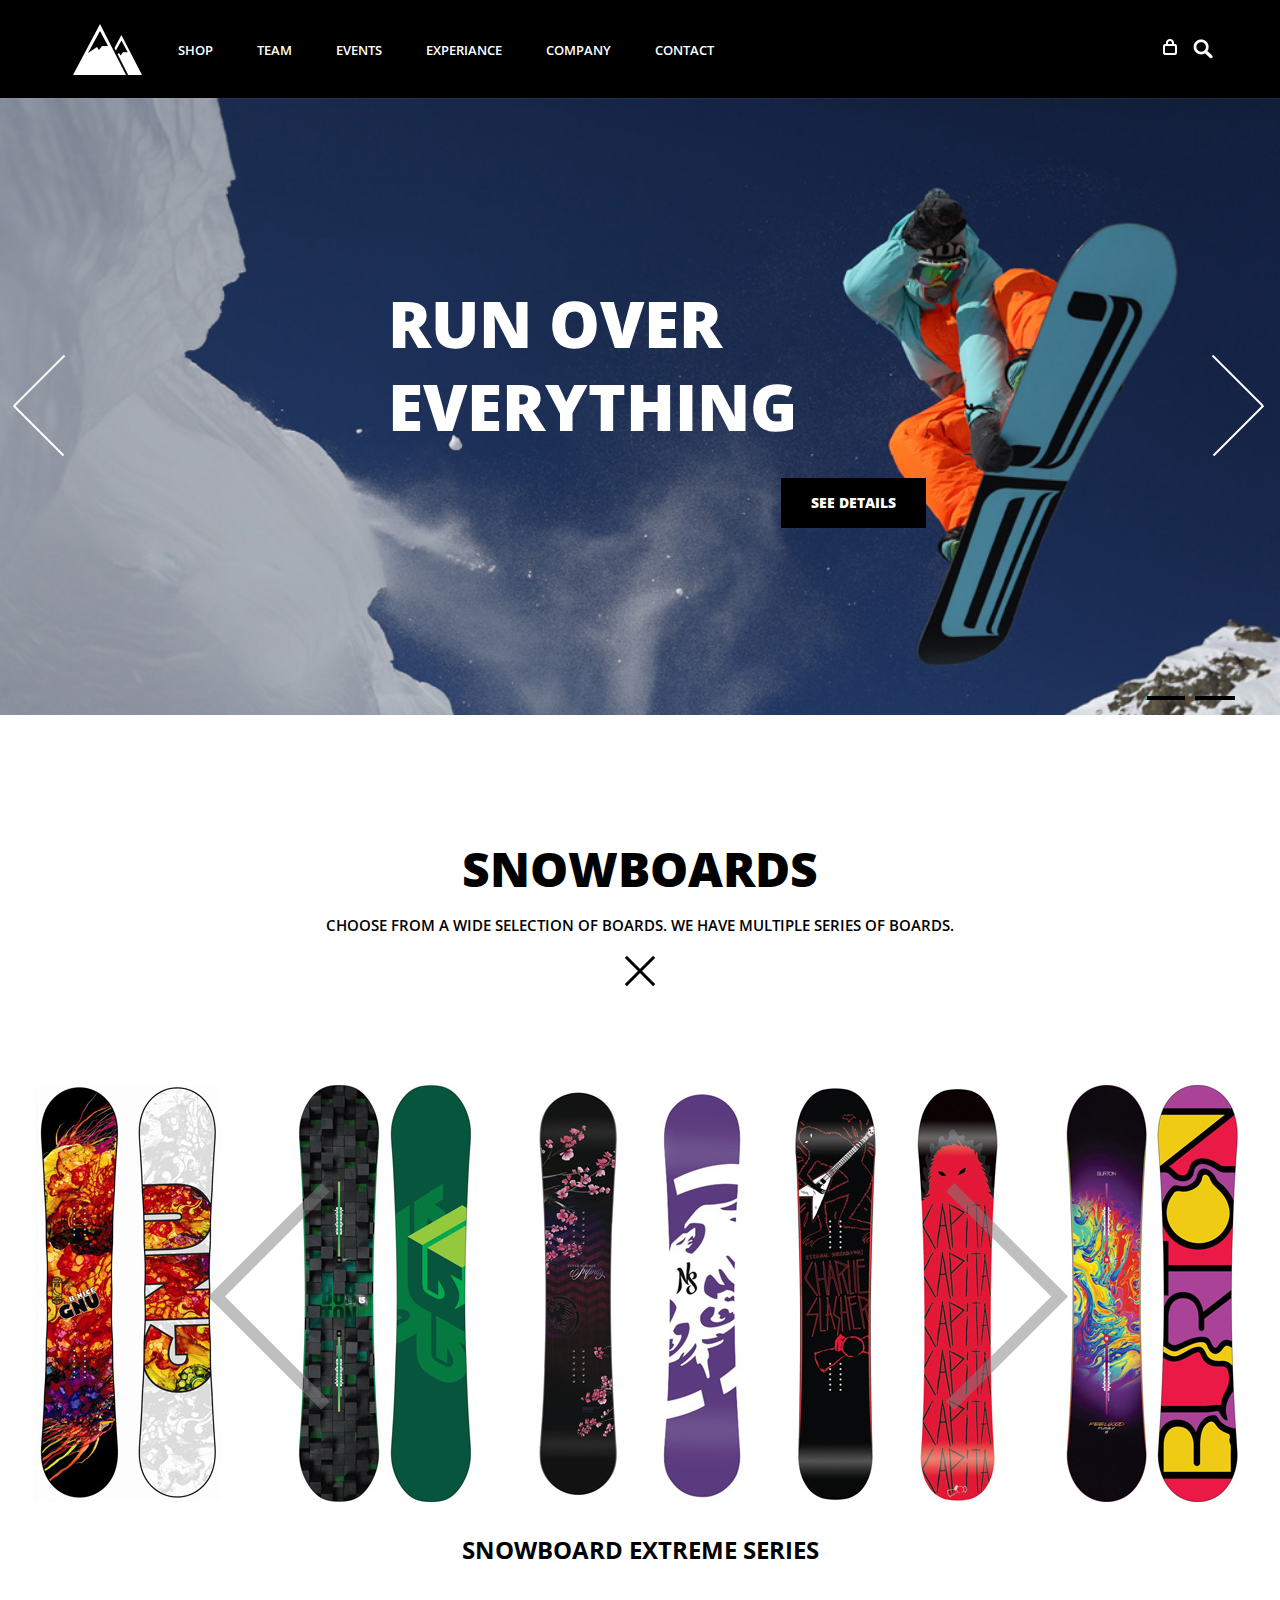
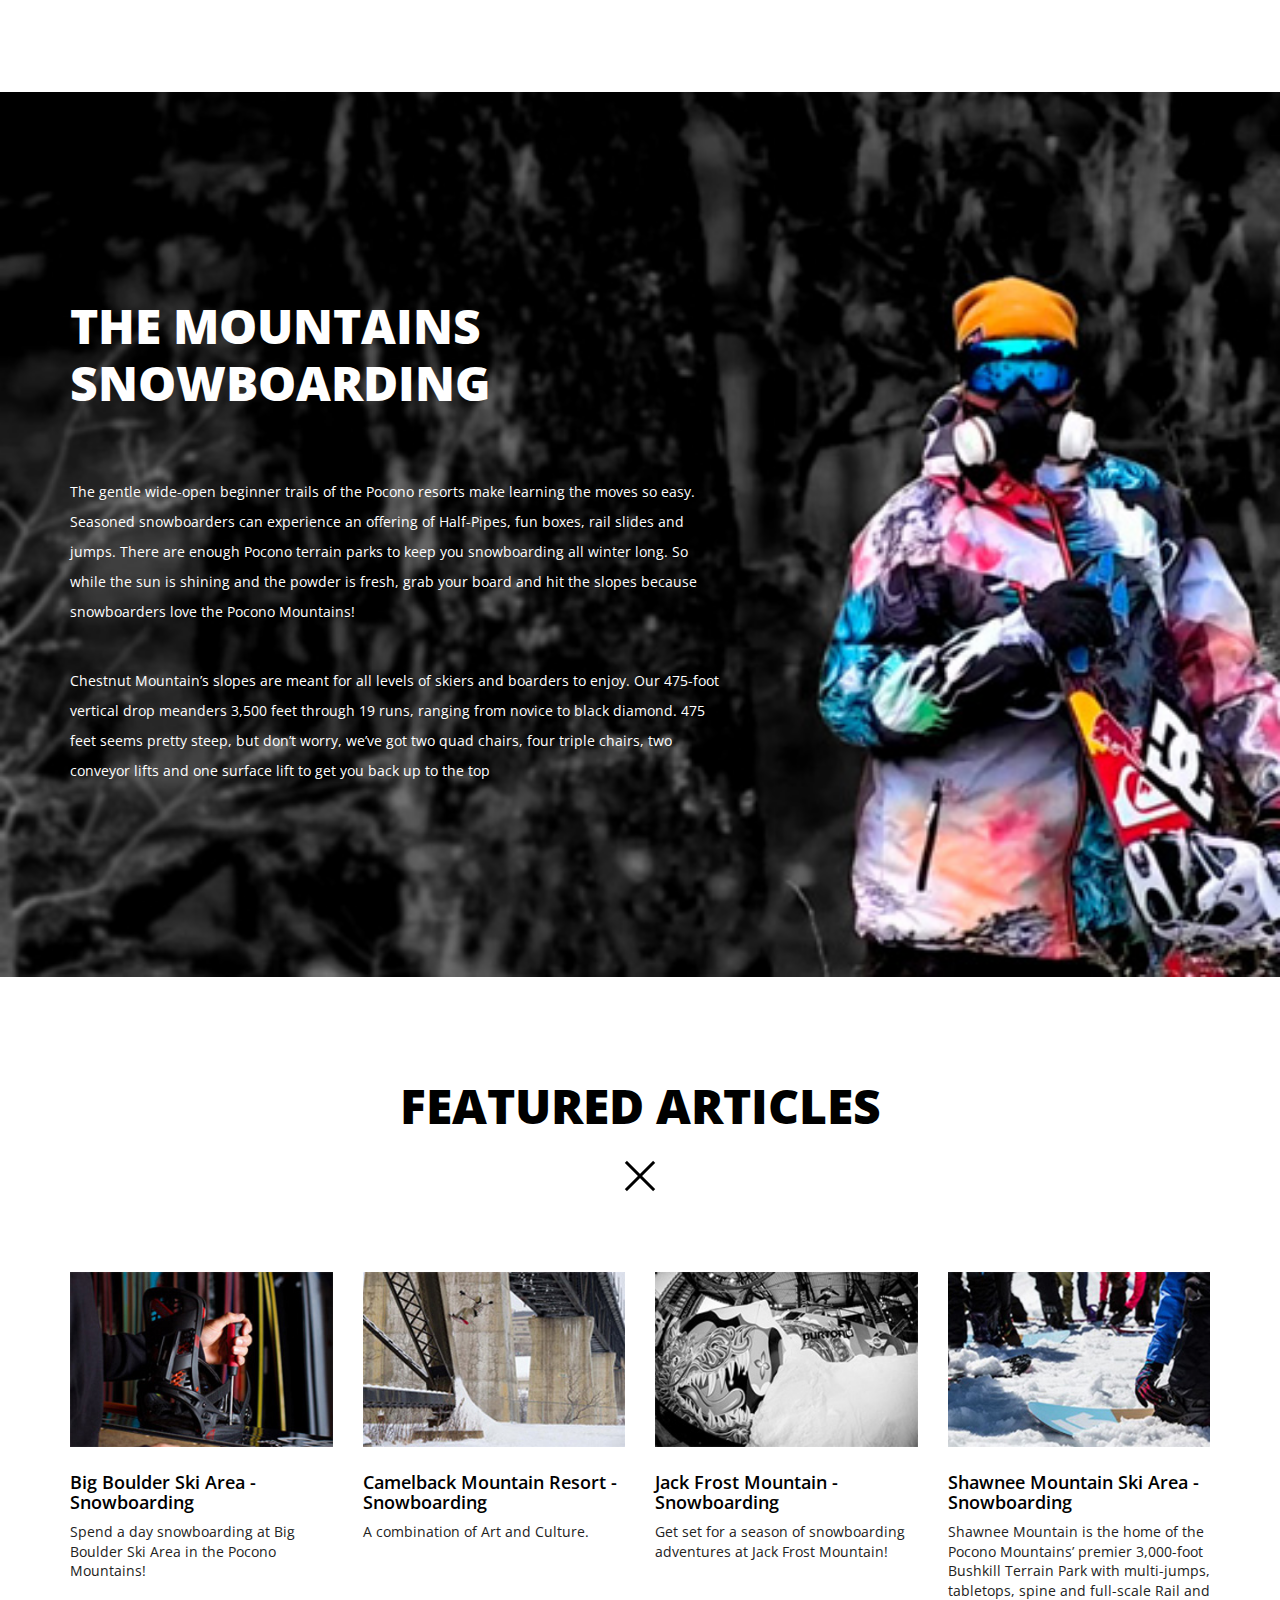
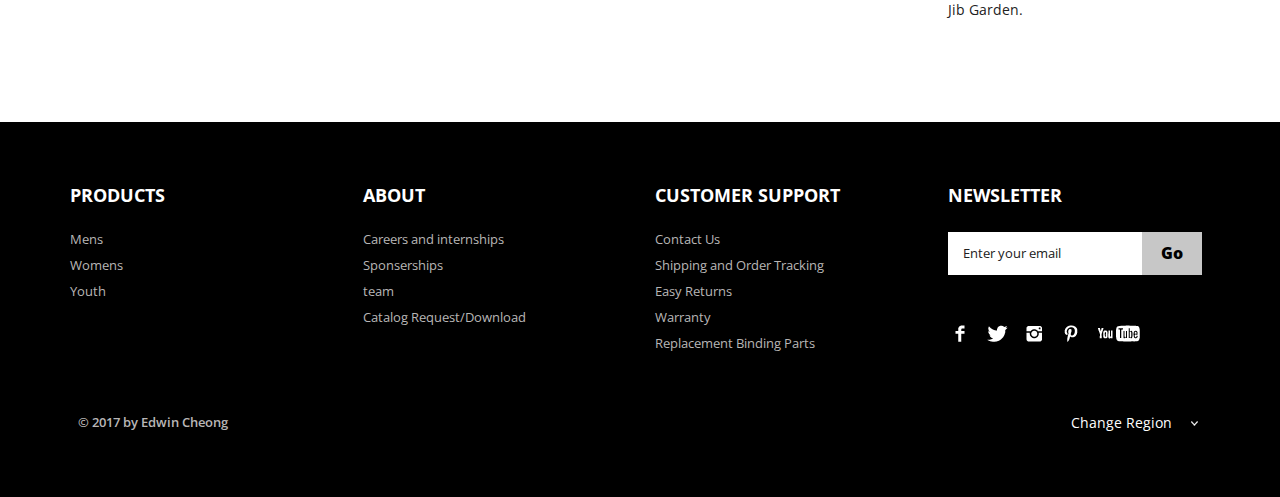
==== commit fcfb9710: "Final touches" ====
--- a/index.html
+++ b/index.html
@@ -378,7 +378,7 @@
       </div>
       <div class="row footer_bottom">
         <div class="copy">
-          <p>© 2014 Template by <a href="http://w3layouts.com" target="_blank">w3layouts</a></p>
+          <p>© 2017 by Edwin Cheong</p>
         </div>
         <dl id="sample" class="dropdown">
           <dt><a href="#"><span>Change Region</span></a></dt>
